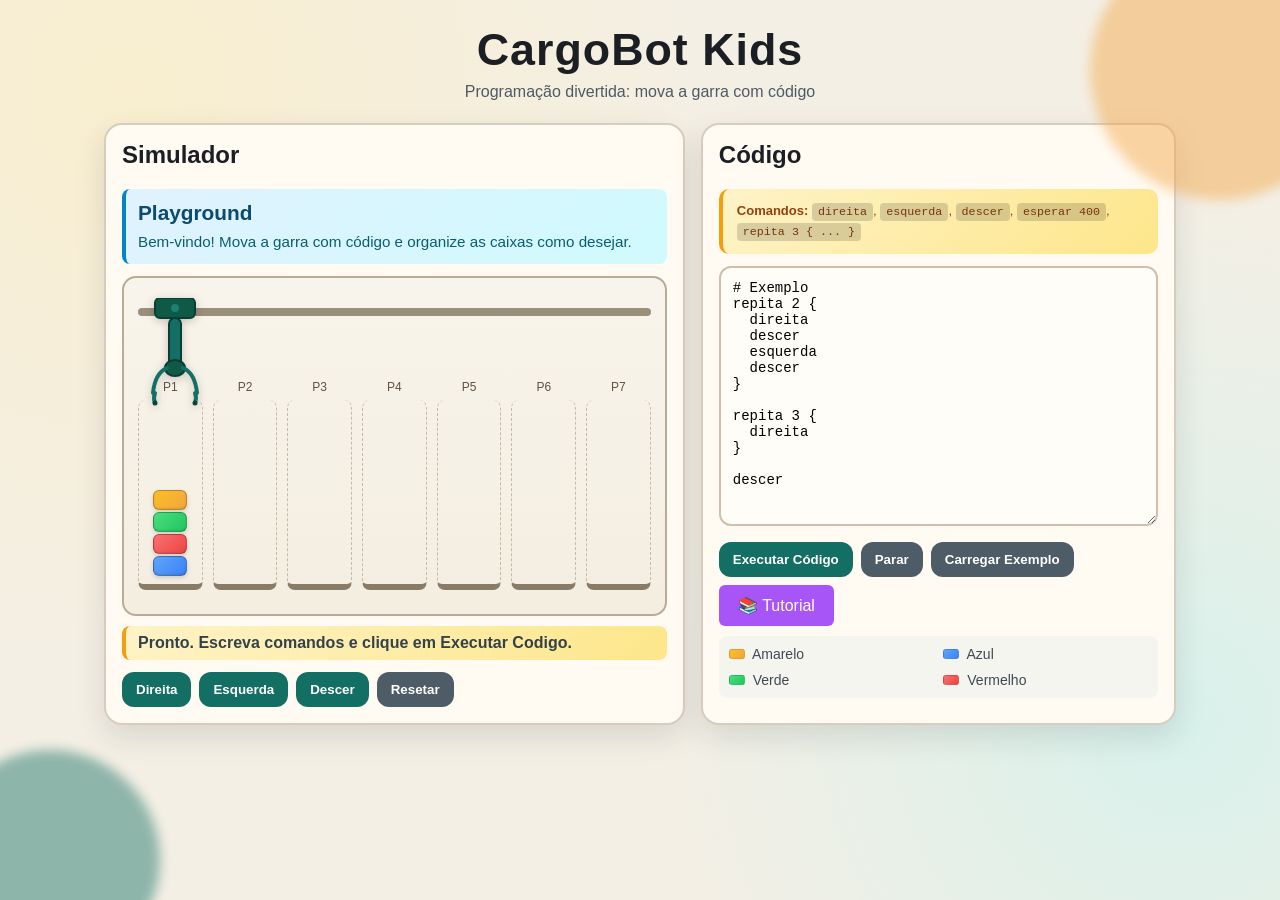
==== web/index.html @ bd78c2ff "Initial commit" ====
<!doctype html>
<html lang="pt-BR">
<head>
  <meta charset="UTF-8">
  <meta name="viewport" content="width=device-width, initial-scale=1.0">
  <title>CargoBot Kids - Playground</title>
  <link rel="stylesheet" href="style.css">
</head>
<body>
  <div class="bg-shape bg-shape-1" aria-hidden="true"></div>
  <div class="bg-shape bg-shape-2" aria-hidden="true"></div>

  <header class="header">
    <h1>CargoBot Kids</h1>
    <p>Programação divertida: mova a garra com código</p>
  </header>

  <main class="layout">
    <section class="panel simulator">
      <h2>Simulador</h2>
      <div class="level-info">
        <div id="level-name"></div>
        <p id="level-hint"></p>
      </div>
      <div id="simulator" class="simulator-area" aria-label="Área de simulação"></div>
      <div class="status-row">
        <span id="status">Pronto para começar.</span>
      </div>
      <div class="controls">
        <button id="btn-step-right">Direita</button>
        <button id="btn-step-left">Esquerda</button>
        <button id="btn-step-down">Descer</button>
        <button id="btn-reset" class="secondary">Resetar</button>
      </div>
    </section>

    <section class="panel code-panel">
      <h2>Código</h2>
      <p class="hint"><strong>Comandos:</strong> <code>direita</code>, <code>esquerda</code>, <code>descer</code>, <code>esperar 400</code>, <code>repita 3 { ... }</code></p>
      <textarea id="code" spellcheck="false"># Exemplo
repita 2 {
  direita
  descer
  esquerda
  descer
}

repita 3 {
  direita
}

descer
</textarea>
      <div class="controls">
        <button id="btn-run">Executar Código</button>
        <button id="btn-stop" class="secondary">Parar</button>
        <button id="btn-load" class="secondary">Carregar Exemplo</button>
        <a href="tutorial.html" style="display: inline-block; padding: 0.7rem 1.2rem; background: #a855f7; color: white; border: none; border-radius: 6px; text-decoration: none; font-size: 1rem; cursor: pointer; transition: all 0.3s;">📚 Tutorial</a>
      </div>
      <div class="legend">
        <span><span class="crate" style="background: linear-gradient(135deg, #fbbf24 0%, #f2a541 100%);"></span> Amarelo</span>
        <span><span class="crate" style="background: linear-gradient(135deg, #60a5fa 0%, #3b82f6 100%);"></span> Azul</span>
        <span><span class="crate" style="background: linear-gradient(135deg, #4ade80 0%, #22c55e 100%);"></span> Verde</span>
        <span><span class="crate" style="background: linear-gradient(135deg, #f87171 0%, #ef4444 100%);"></span> Vermelho</span>
      </div>
    </section>
  </main>

  <script src="app.js"></script>
</body>
</html>
---- web/style.css ----
:root {
  --bg: #f4efe5;
  --panel: #fffaf2;
  --ink: #1b1f24;
  --muted: #4e5a64;
  --accent: #136f63;
  --accent-2: #f2a541;
  --line: #d7cdbf;
  --shadow: 0 12px 30px rgba(27, 31, 36, 0.12);
}

* {
  box-sizing: border-box;
}

body {
  margin: 0;
  font-family: "Trebuchet MS", "Segoe UI", sans-serif;
  color: var(--ink);
  background: radial-gradient(circle at 10% 10%, #f8eecf 0%, transparent 42%),
              radial-gradient(circle at 92% 80%, #d8f1eb 0%, transparent 38%),
              var(--bg);
  min-height: 100vh;
  overflow-x: hidden;
}

.bg-shape {
  position: fixed;
  border-radius: 999px;
  filter: blur(6px);
  opacity: 0.45;
  pointer-events: none;
}

.bg-shape-1 {
  width: 260px;
  height: 260px;
  top: -60px;
  right: -70px;
  background: #f2a541;
}

.bg-shape-2 {
  width: 220px;
  height: 220px;
  bottom: -70px;
  left: -60px;
  background: #136f63;
}

.header {
  padding: 24px 20px 8px;
  text-align: center;
  animation: slide-in 500ms ease-out;
}

.header h1 {
  margin: 0;
  font-size: clamp(1.8rem, 4vw, 2.8rem);
  letter-spacing: 1px;
}

.header p {
  margin: 8px 0 0;
  color: var(--muted);
}

.layout {
  max-width: 1100px;
  margin: 14px auto 28px;
  padding: 0 14px;
  display: grid;
  grid-template-columns: 1.1fr 0.9fr;
  gap: 16px;
}

.panel {
  background: var(--panel);
  border: 2px solid var(--line);
  border-radius: 18px;
  box-shadow: var(--shadow);
  padding: 16px;
  animation: rise 420ms ease-out;
}

.panel h2 {
  margin-top: 0;
}

.level-info {
  background: linear-gradient(135deg, #e0f2fe 0%, #cffafe 100%);
  border-left: 4px solid #0284c7;
  padding: 12px;
  border-radius: 8px;
  margin-bottom: 12px;
}

#level-name {
  font-weight: 800;
  font-size: 1.3rem;
  color: #0c4a6e;
  margin-bottom: 6px;
}

#level-hint {
  margin: 0;
  color: #0a5e6f;
  font-size: 0.95rem;
  line-height: 1.4;
}

.simulator-area {
  position: relative;
  min-height: 340px;
  border: 2px solid #b9ab97;
  border-radius: 14px;
  background: linear-gradient(180deg, #f8f4eb 0%, #f4eee1 100%);
  overflow: hidden;
}

.track {
  position: absolute;
  top: 30px;
  left: 14px;
  right: 14px;
  height: 8px;
  background: #9a8f7b;
  border-radius: 4px;
}

.claw {
  position: absolute;
  top: 20px;
  width: 60px;
  transition: left 260ms ease;
  filter: drop-shadow(0 2px 4px rgba(0, 0, 0, 0.2));
}

.holding {
  position: absolute;
  left: 50%;
  transform: translateX(-50%);
  top: 125px;
}

.piles {
  position: absolute;
  left: 14px;
  right: 14px;
  bottom: 24px;
  display: grid;
  grid-template-columns: repeat(7, 1fr);
  gap: 10px;
}

.pile {
  position: relative;
  height: 190px;
  border-bottom: 6px solid #887b67;
  border-left: 1px dashed #c8b9a5;
  border-right: 1px dashed #c8b9a5;
  border-radius: 8px;
  padding: 4px 4px 8px;
  display: flex;
  flex-direction: column-reverse;
  align-items: center;
}

.pile-label {
  position: absolute;
  top: -20px;
  left: 50%;
  transform: translateX(-50%);
  font-size: 12px;
  color: #5e5241;
}

.box {
  width: 34px;
  height: 20px;
  border-radius: 6px;
  margin-top: 2px;
  border: 1.5px solid rgba(0, 0, 0, 0.25);
  box-shadow: 0 2px 4px rgba(0, 0, 0, 0.15), inset 0 -1px 2px rgba(0, 0, 0, 0.1);
}

.box.yellow { background: linear-gradient(135deg, #fbbf24 0%, #f2a541 100%); }
.box.blue { background: linear-gradient(135deg, #60a5fa 0%, #3b82f6 100%); }
.box.green { background: linear-gradient(135deg, #4ade80 0%, #22c55e 100%); }
.box.red { background: linear-gradient(135deg, #f87171 0%, #ef4444 100%); }

.controls {
  margin-top: 12px;
  display: flex;
  flex-wrap: wrap;
  gap: 8px;
}

button {
  border: 0;
  padding: 10px 14px;
  border-radius: 12px;
  background: var(--accent);
  color: #fff;
  cursor: pointer;
  font-weight: 700;
  transition: transform 120ms ease, opacity 120ms ease;
}

button:hover {
  transform: translateY(-1px);
}

button.secondary {
  background: #4d5c66;
}

textarea {
  width: 100%;
  min-height: 260px;
  border-radius: 12px;
  border: 2px solid #cfc0ad;
  background: #fffdf7;
  padding: 12px;
  font-family: "Consolas", "Courier New", monospace;
  font-size: 14px;
  resize: vertical;
}

.hint {
  background: linear-gradient(135deg, #fef3c7 0%, #fde68a 100%);
  color: #92400e;
  padding: 12px 14px;
  border-radius: 10px;
  margin: 8px 0 12px;
  border-left: 4px solid #f59e0b;
  font-size: 13px;
  font-weight: 500;
  line-height: 1.5;
}

.status-row {
  min-height: 24px;
  margin-top: 10px;
  padding: 8px 12px;
  color: #33414a;
  font-weight: 600;
  background: linear-gradient(135deg, #fef3c7 0%, #fde68a 100%);
  border-radius: 8px;
  border-left: 4px solid #f59e0b;
}

.legend {
  margin-top: 10px;
  padding: 10px;
  display: grid;
  grid-template-columns: repeat(2, 1fr);
  gap: 10px;
  color: #3f4a53;
  font-size: 14px;
  background: #f5f5f0;
  border-radius: 8px;
}

.crate {
  display: inline-block;
  width: 16px;
  height: 10px;
  border-radius: 3px;
  margin-right: 4px;
  border: 1px solid rgba(0, 0, 0, 0.1);
}

code {
  background: #1e293b;
  color: #e2e7ff;
  padding: 2px 6px;
  border-radius: 4px;
  font-family: "Consolas", "Courier New", monospace;
  font-size: 0.9em;
  font-weight: 500;
}

.hint code {
  background: rgba(0, 0, 0, 0.15);
  color: #78350f;
}

@keyframes rise {
  from { opacity: 0; transform: translateY(8px); }
  to { opacity: 1; transform: translateY(0); }
}

@keyframes slide-in {
  from { opacity: 0; transform: translateY(-8px); }
  to { opacity: 1; transform: translateY(0); }
}

@media (max-width: 900px) {
  .layout {
    grid-template-columns: 1fr;
  }

  .simulator-area {
    min-height: 300px;
  }

  .pile {
    height: 160px;
  }
}
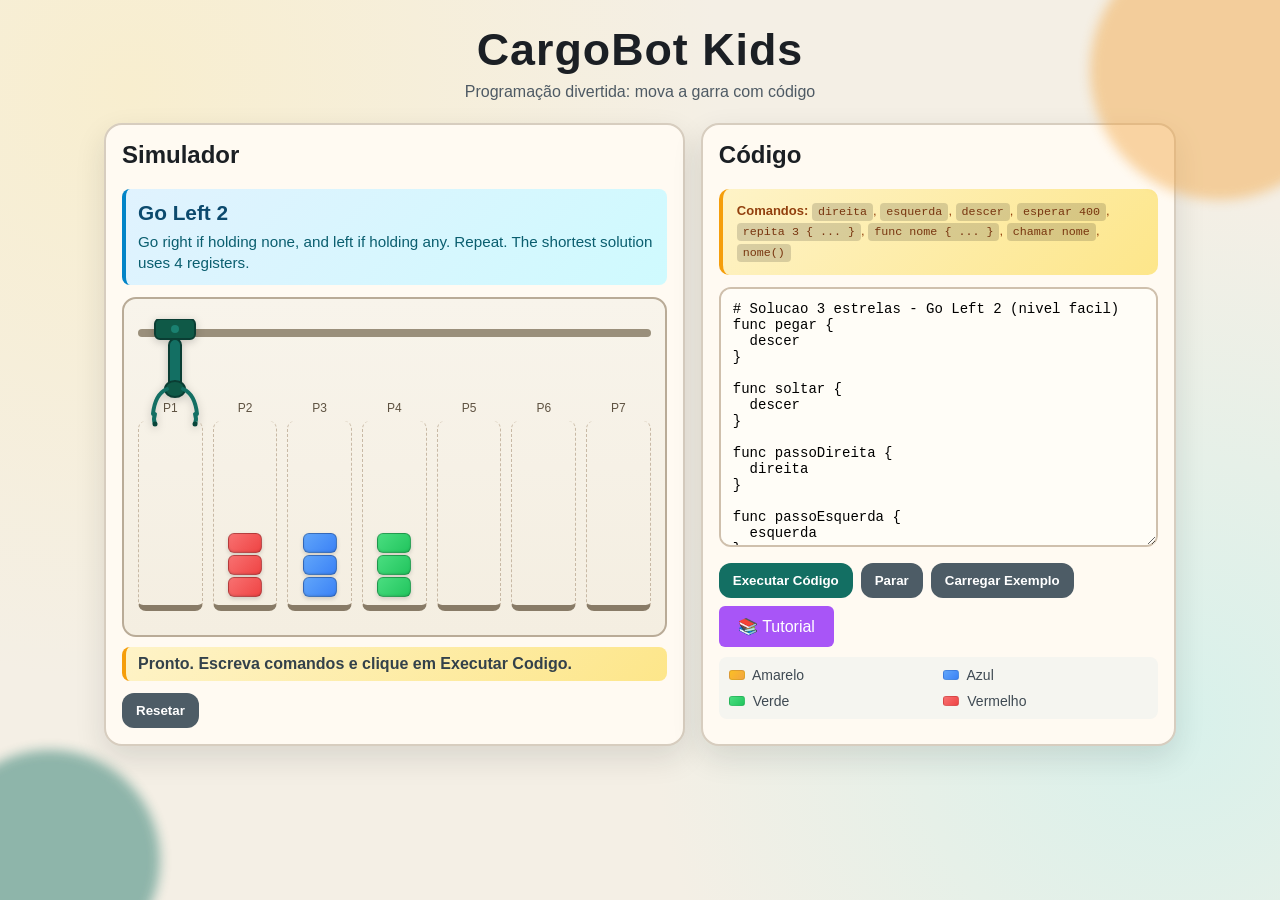
==== commit d11aa2b1: "Fix" ====
--- a/web/index.html
+++ b/web/index.html
@@ -27,29 +27,54 @@
         <span id="status">Pronto para começar.</span>
       </div>
       <div class="controls">
-        <button id="btn-step-right">Direita</button>
-        <button id="btn-step-left">Esquerda</button>
-        <button id="btn-step-down">Descer</button>
         <button id="btn-reset" class="secondary">Resetar</button>
       </div>
     </section>
 
     <section class="panel code-panel">
       <h2>Código</h2>
-      <p class="hint"><strong>Comandos:</strong> <code>direita</code>, <code>esquerda</code>, <code>descer</code>, <code>esperar 400</code>, <code>repita 3 { ... }</code></p>
-      <textarea id="code" spellcheck="false"># Exemplo
-repita 2 {
-  direita
-  descer
-  esquerda
+      <p class="hint"><strong>Comandos:</strong> <code>direita</code>, <code>esquerda</code>, <code>descer</code>, <code>esperar 400</code>, <code>repita 3 { ... }</code>, <code>func nome { ... }</code>, <code>chamar nome</code>, <code>nome()</code></p>
+      <textarea id="code" spellcheck="false"># Solucao 3 estrelas - Go Left 2 (nivel facil)
+func pegar {
   descer
 }
 
-repita 3 {
+func soltar {
+  descer
+}
+
+func passoDireita {
   direita
 }
 
-descer
+func passoEsquerda {
+  esquerda
+}
+
+func moverDireitaParaEsquerda {
+  chamar pegar
+  chamar passoEsquerda
+  chamar soltar
+  chamar passoDireita
+}
+
+# P2 -> P1
+direita
+repita 3 {
+  chamar moverDireitaParaEsquerda
+}
+
+# P3 -> P2
+direita
+repita 3 {
+  chamar moverDireitaParaEsquerda
+}
+
+# P4 -> P3
+direita
+repita 3 {
+  chamar moverDireitaParaEsquerda
+}
 </textarea>
       <div class="controls">
         <button id="btn-run">Executar Código</button>
